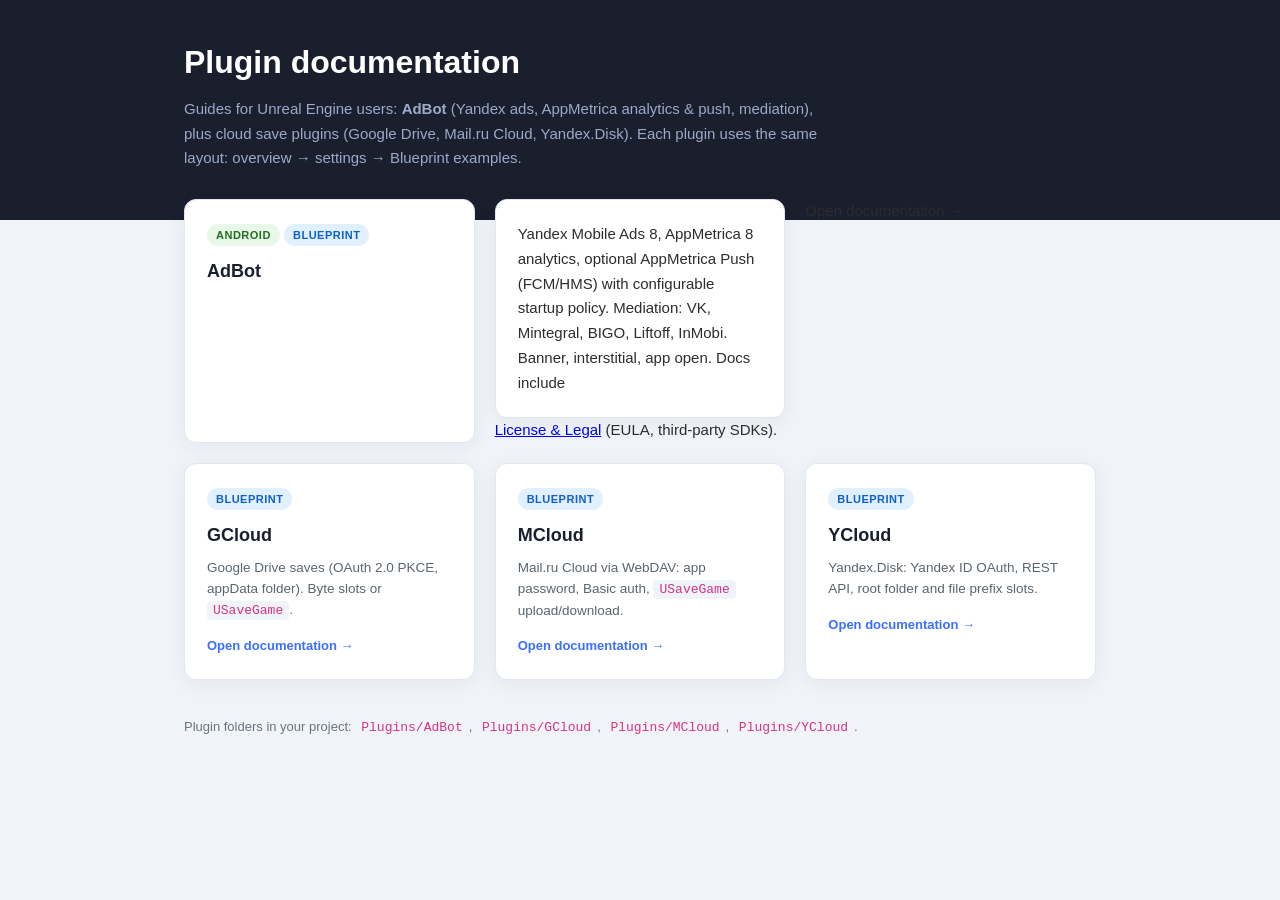
==== index.html @ ecaa9b4b "Lagal" ====
<!DOCTYPE html>
<html lang="en">
<head>
<meta charset="UTF-8">
<meta name="viewport" content="width=device-width, initial-scale=1.0">
<title>Plugin documentation — LingvoBot / Unreal Engine</title>
<link rel="stylesheet" href="css/style.css">
</head>
<body class="docs-hub">
<div class="hub-inner">
  <div class="hub-hero">
    <h1>Plugin documentation</h1>
    <p>Guides for Unreal Engine users: <strong>AdBot</strong> (Yandex ads, AppMetrica analytics &amp; push, mediation), plus cloud save plugins (Google Drive, Mail.ru Cloud, Yandex.Disk). Each plugin uses the same layout: overview → settings → Blueprint examples.</p>
  </div>
  <div class="plugin-cards">
    <a class="plugin-card" href="adbot/index.html">
      <div class="badge-row"><span class="badge android">Android</span> <span class="badge bp">Blueprint</span></div>
      <h2>AdBot</h2>
      <p>Yandex Mobile Ads 8, AppMetrica 8 analytics, optional AppMetrica Push (FCM/HMS) with configurable startup policy. Mediation: VK, Mintegral, BIGO, Liftoff, InMobi. Banner, interstitial, app open. Docs include <a href="legal/index.html">License &amp; Legal</a> (EULA, third-party SDKs).</p>
      <div class="go">Open documentation →</div>
    </a>
    <a class="plugin-card" href="gcloud/index.html">
      <div class="badge-row"><span class="badge bp">Blueprint</span></div>
      <h2>GCloud</h2>
      <p>Google Drive saves (OAuth 2.0 PKCE, appData folder). Byte slots or <code>USaveGame</code>.</p>
      <div class="go">Open documentation →</div>
    </a>
    <a class="plugin-card" href="mcloud/index.html">
      <div class="badge-row"><span class="badge bp">Blueprint</span></div>
      <h2>MCloud</h2>
      <p>Mail.ru Cloud via WebDAV: app password, Basic auth, <code>USaveGame</code> upload/download.</p>
      <div class="go">Open documentation →</div>
    </a>
    <a class="plugin-card" href="ycloud/index.html">
      <div class="badge-row"><span class="badge bp">Blueprint</span></div>
      <h2>YCloud</h2>
      <p>Yandex.Disk: Yandex ID OAuth, REST API, root folder and file prefix slots.</p>
      <div class="go">Open documentation →</div>
    </a>
  </div>
  <p style="margin-top:36px;font-size:13px;color:#6a7480;">Plugin folders in your project: <code>Plugins/AdBot</code>, <code>Plugins/GCloud</code>, <code>Plugins/MCloud</code>, <code>Plugins/YCloud</code>.</p>
</div>
</body>
</html>
---- css/style.css ----
/* ===== RESET & BASE ===== */
*, *::before, *::after { box-sizing: border-box; margin: 0; padding: 0; }
html { scroll-behavior: smooth; }
body {
    font-family: -apple-system, BlinkMacSystemFont, "Segoe UI", Roboto, Helvetica, Arial, sans-serif;
    font-size: 15px;
    line-height: 1.65;
    color: #2c2c2c;
    background: #ffffff;
    display: flex;
    min-height: 100vh;
}

/* ===== SIDEBAR ===== */
#sidebar {
    position: fixed;
    top: 0; left: 0;
    width: 260px;
    height: 100vh;
    background: #1a1f2e;
    color: #cdd6e8;
    overflow-y: auto;
    z-index: 100;
    display: flex;
    flex-direction: column;
}
#sidebar .brand {
    padding: 28px 20px 20px;
    border-bottom: 1px solid #2d3450;
}
#sidebar .brand h1 {
    font-size: 22px;
    font-weight: 700;
    color: #fff;
    letter-spacing: 0.5px;
}
#sidebar .brand .tagline {
    font-size: 11px;
    color: #7b8db0;
    margin-top: 4px;
    text-transform: uppercase;
    letter-spacing: 0.8px;
}
#sidebar nav { flex: 1; padding: 12px 0 20px; }
#sidebar nav .nav-section {
    padding: 14px 20px 4px;
    font-size: 10px;
    font-weight: 700;
    text-transform: uppercase;
    letter-spacing: 1.2px;
    color: #4e5d80;
}
#sidebar nav a {
    display: block;
    padding: 7px 20px 7px 28px;
    font-size: 13.5px;
    color: #9baac7;
    text-decoration: none;
    border-left: 3px solid transparent;
    transition: all 0.15s;
}
#sidebar nav a:hover,
#sidebar nav a.active {
    color: #ffffff;
    background: rgba(255,255,255,0.06);
    border-left-color: #5b8cff;
}
#sidebar nav a.top-level {
    padding-left: 20px;
    font-weight: 600;
    color: #b8c6e0;
}

/* ===== MAIN CONTENT ===== */
#content {
    margin-left: 260px;
    flex: 1;
    min-height: 100vh;
    display: flex;
    flex-direction: column;
}
.page-section { display: none; }
.page-section.active { display: block; }

/* ===== TOPBAR ===== */
.topbar {
    position: sticky; top: 0;
    background: rgba(255,255,255,0.95);
    backdrop-filter: blur(6px);
    border-bottom: 1px solid #e8edf4;
    padding: 0 48px;
    height: 52px;
    display: flex;
    align-items: center;
    z-index: 50;
}
.topbar h2 { font-size: 16px; font-weight: 600; color: #1a1f2e; }

/* ===== ARTICLE ===== */
article {
    padding: 44px 48px 80px;
    max-width: 860px;
}
article h1 { font-size: 30px; font-weight: 700; margin-bottom: 12px; color: #111; }
article h2 { font-size: 21px; font-weight: 700; margin: 40px 0 12px; color: #1a1f2e; border-bottom: 1px solid #e5e9f0; padding-bottom: 6px; }
article h3 { font-size: 16px; font-weight: 700; margin: 28px 0 10px; color: #1a1f2e; }
article p { margin-bottom: 14px; color: #3d4550; }
article ul, article ol { margin: 10px 0 16px 24px; }
article li { margin-bottom: 6px; color: #3d4550; }
article a { color: #3a6fff; text-decoration: none; }
article a:hover { text-decoration: underline; }
article strong { font-weight: 600; }

/* ===== CALLOUTS ===== */
.callout {
    border-left: 4px solid #5b8cff;
    background: #f0f4ff;
    padding: 14px 18px;
    border-radius: 0 6px 6px 0;
    margin: 18px 0;
}
.callout.warn { border-color: #f0a000; background: #fffbf0; }
.callout.danger { border-color: #e84040; background: #fff5f5; }
.callout strong { display: block; margin-bottom: 4px; color: #1a1f2e; }

/* ===== CODE ===== */
code {
    font-family: "SFMono-Regular", Consolas, "Liberation Mono", Menlo, monospace;
    font-size: 13px;
    background: #f0f3f8;
    padding: 2px 6px;
    border-radius: 4px;
    color: #d63384;
}
pre {
    background: #1a1f2e;
    color: #cdd6e8;
    border-radius: 8px;
    padding: 20px 22px;
    overflow-x: auto;
    margin: 16px 0 22px;
    font-size: 13px;
    line-height: 1.65;
}
pre code { background: transparent; padding: 0; color: inherit; font-size: inherit; }
.kw { color: #79b8ff; }
.cm { color: #6a7a99; font-style: italic; }
.str { color: #98e97f; }
.type { color: #f8b500; }
.fn { color: #b3d9ff; }
.num { color: #ff9950; }

/* ===== TABLES ===== */
table { width: 100%; border-collapse: collapse; margin: 18px 0; font-size: 13.5px; }
thead th { background: #f0f3f8; text-align: left; padding: 10px 14px; font-weight: 700; border-bottom: 2px solid #d8e0ef; }
tbody td { padding: 9px 14px; border-bottom: 1px solid #e8edf4; vertical-align: top; }
tbody tr:hover { background: #f8f9fc; }

/* ===== IMAGE PLACEHOLDERS ===== */
.img-placeholder {
    width: 100%;
    max-width: 720px;
    background: #e8edf4;
    border: 2px dashed #b0bdd6;
    border-radius: 8px;
    display: flex;
    align-items: center;
    justify-content: center;
    color: #8090b0;
    font-size: 13px;
    font-weight: 600;
    margin: 18px 0;
    padding: 0;
}
.img-placeholder.sm { height: 120px; }
.img-placeholder.md { height: 220px; }
.img-placeholder.lg { height: 320px; }

.img-placeholder.has-img {
    background: transparent;
    border: none;
    height: auto;
    min-height: 0;
    padding: 0;
    overflow: hidden;
}
.img-placeholder.has-img img {
    width: 100%;
    height: auto;
    display: block;
    border-radius: 8px;
    border: 1px solid #d8e0ef;
    box-shadow: 0 2px 12px rgba(26, 31, 46, 0.08);
}

.img-grid {
    display: grid;
    grid-template-columns: 1fr 1fr;
    gap: 16px;
    margin: 16px 0;
}
@media (max-width: 900px) {
    .img-grid { grid-template-columns: 1fr; }
}

.issue-actions {
    display: flex;
    flex-wrap: wrap;
    gap: 12px;
    margin: 20px 0 28px;
}
.issue-btn {
    display: inline-block;
    padding: 11px 18px;
    border-radius: 8px;
    font-size: 14px;
    font-weight: 600;
    text-decoration: none;
    border: 1px solid #d5e0ff;
    color: #3a6fff;
    background: #fff;
    transition: background 0.15s, box-shadow 0.15s;
}
.issue-btn:hover {
    background: #f0f4ff;
    box-shadow: 0 2px 8px rgba(58, 111, 255, 0.12);
}
.issue-btn.primary {
    background: #3a6fff;
    border-color: #3a6fff;
    color: #fff;
}
.issue-btn.primary:hover {
    background: #2d5ce6;
}

/* ===== FEATURE CARDS ===== */
.feature-grid {
    display: grid;
    grid-template-columns: repeat(auto-fill, minmax(230px, 1fr));
    gap: 18px;
    margin: 22px 0;
}
.feature-card {
    border: 1px solid #e0e7f0;
    border-radius: 10px;
    padding: 20px;
    background: #fafbff;
}
.feature-card .icon { font-size: 26px; margin-bottom: 10px; }
.feature-card h4 { font-size: 14px; font-weight: 700; margin-bottom: 6px; color: #1a1f2e; }
.feature-card p { font-size: 13px; color: #606880; margin: 0; }

/* ===== NAV PAGINATION ===== */
.page-nav {
    display: flex;
    justify-content: space-between;
    margin-top: 56px;
    padding-top: 24px;
    border-top: 1px solid #e5e9f0;
}
.page-nav a {
    display: inline-flex;
    flex-direction: column;
    font-size: 13px;
    color: #3a6fff;
    text-decoration: none;
    border: 1px solid #d5e0ff;
    border-radius: 8px;
    padding: 12px 18px;
    max-width: 46%;
    transition: background 0.15s;
}
.page-nav a:hover { background: #f0f4ff; }
.page-nav .label { font-size: 11px; font-weight: 600; color: #8090b0; text-transform: uppercase; letter-spacing: 0.7px; margin-bottom: 3px; }
.page-nav a.next { text-align: right; margin-left: auto; }

/* ===== BADGE ===== */
.badge {
    display: inline-block;
    padding: 2px 9px;
    border-radius: 20px;
    font-size: 11px;
    font-weight: 700;
    text-transform: uppercase;
    letter-spacing: 0.5px;
}
.badge.bp { background: #e0f0ff; color: #1060cc; }
.badge.cpp { background: #ffe8f0; color: #cc2060; }
.badge.android { background: #e8f8e8; color: #207020; }

/* ===== RESPONSIVE ===== */
#hamburger { display: none; }
@media (max-width: 900px) {
    #sidebar { transform: translateX(-260px); transition: transform 0.25s; }
    #sidebar.open { transform: translateX(0); }
    #content { margin-left: 0; }
    article { padding: 30px 24px 60px; }
    .topbar { padding: 0 20px; }
    #hamburger {
        display: block;
        position: fixed; top: 12px; right: 16px; z-index: 200;
        background: #1a1f2e; color: #fff;
        border: none; cursor: pointer;
        padding: 8px 12px; border-radius: 6px;
        font-size: 18px;
    }
}

/* Syntax highlight extras */
pre .comment { color: #5c7099; }

/* ===== HUB (all plugins) ===== */
body.docs-hub {
    display: block;
    min-height: 100vh;
    background: linear-gradient(180deg, #1a1f2e 0%, #1a1f2e 220px, #f0f3f8 220px);
}
body.docs-hub .hub-inner {
    max-width: 960px;
    margin: 0 auto;
    padding: 36px 24px 72px;
}
body.docs-hub .hub-hero {
    color: #fff;
    margin-bottom: 28px;
}
body.docs-hub .hub-hero h1 { font-size: 32px; font-weight: 800; margin-bottom: 8px; }
body.docs-hub .hub-hero p { color: #9baac7; font-size: 15px; max-width: 640px; }
body.docs-hub .plugin-cards {
    display: grid;
    grid-template-columns: repeat(auto-fill, minmax(260px, 1fr));
    gap: 20px;
}
body.docs-hub .plugin-card {
    background: #fff;
    border-radius: 12px;
    padding: 22px;
    border: 1px solid #e0e7f0;
    box-shadow: 0 4px 20px rgba(26,31,46,0.06);
    text-decoration: none;
    color: inherit;
    display: block;
    transition: transform 0.15s, box-shadow 0.15s;
}
body.docs-hub .plugin-card:hover {
    transform: translateY(-2px);
    box-shadow: 0 8px 28px rgba(26,31,46,0.1);
}
body.docs-hub .plugin-card h2 { font-size: 18px; color: #1a1f2e; margin-bottom: 8px; }
body.docs-hub .plugin-card .badge-row { margin-bottom: 10px; }
body.docs-hub .plugin-card p { font-size: 13.5px; color: #5a6570; margin: 0; line-height: 1.55; }
body.docs-hub .plugin-card .go { margin-top: 14px; font-size: 13px; font-weight: 700; color: #3a6fff; }
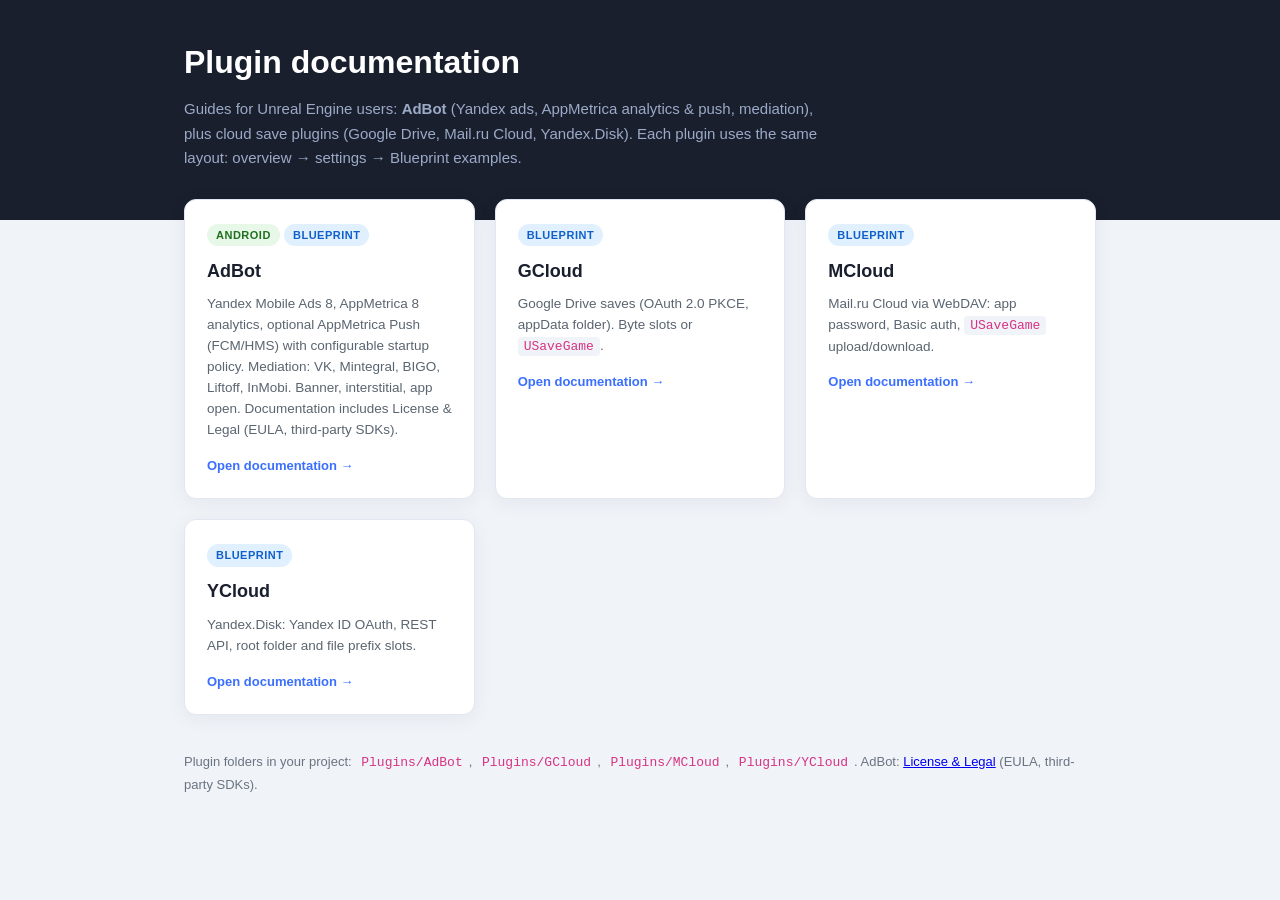
==== commit 6642ef91: "33" ====
--- a/index.html
+++ b/index.html
@@ -16,7 +16,7 @@
     <a class="plugin-card" href="adbot/index.html">
       <div class="badge-row"><span class="badge android">Android</span> <span class="badge bp">Blueprint</span></div>
       <h2>AdBot</h2>
-      <p>Yandex Mobile Ads 8, AppMetrica 8 analytics, optional AppMetrica Push (FCM/HMS) with configurable startup policy. Mediation: VK, Mintegral, BIGO, Liftoff, InMobi. Banner, interstitial, app open. Docs include <a href="legal/index.html">License &amp; Legal</a> (EULA, third-party SDKs).</p>
+      <p>Yandex Mobile Ads 8, AppMetrica 8 analytics, optional AppMetrica Push (FCM/HMS) with configurable startup policy. Mediation: VK, Mintegral, BIGO, Liftoff, InMobi. Banner, interstitial, app open. Documentation includes License &amp; Legal (EULA, third-party SDKs).</p>
       <div class="go">Open documentation →</div>
     </a>
     <a class="plugin-card" href="gcloud/index.html">
@@ -38,7 +38,7 @@
       <div class="go">Open documentation →</div>
     </a>
   </div>
-  <p style="margin-top:36px;font-size:13px;color:#6a7480;">Plugin folders in your project: <code>Plugins/AdBot</code>, <code>Plugins/GCloud</code>, <code>Plugins/MCloud</code>, <code>Plugins/YCloud</code>.</p>
+  <p style="margin-top:36px;font-size:13px;color:#6a7480;">Plugin folders in your project: <code>Plugins/AdBot</code>, <code>Plugins/GCloud</code>, <code>Plugins/MCloud</code>, <code>Plugins/YCloud</code>. AdBot: <a href="legal/index.html">License &amp; Legal</a> (EULA, third-party SDKs).</p>
 </div>
 </body>
 </html>
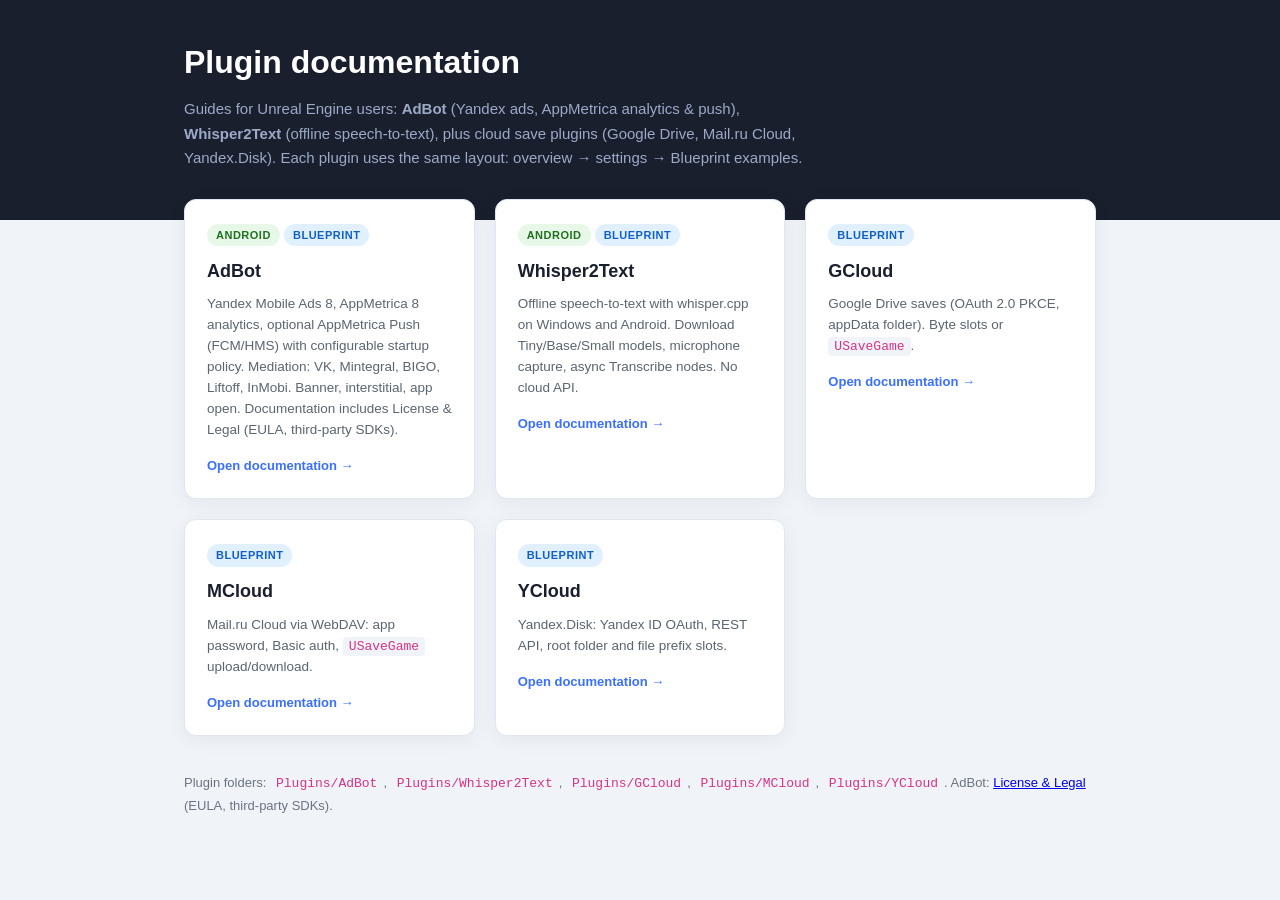
==== commit f3fa96c9: "UP" ====
--- a/index.html
+++ b/index.html
@@ -10,13 +10,19 @@
 <div class="hub-inner">
   <div class="hub-hero">
     <h1>Plugin documentation</h1>
-    <p>Guides for Unreal Engine users: <strong>AdBot</strong> (Yandex ads, AppMetrica analytics &amp; push, mediation), plus cloud save plugins (Google Drive, Mail.ru Cloud, Yandex.Disk). Each plugin uses the same layout: overview → settings → Blueprint examples.</p>
+    <p>Guides for Unreal Engine users: <strong>AdBot</strong> (Yandex ads, AppMetrica analytics &amp; push), <strong>Whisper2Text</strong> (offline speech-to-text), plus cloud save plugins (Google Drive, Mail.ru Cloud, Yandex.Disk). Each plugin uses the same layout: overview → settings → Blueprint examples.</p>
   </div>
   <div class="plugin-cards">
     <a class="plugin-card" href="adbot/index.html">
       <div class="badge-row"><span class="badge android">Android</span> <span class="badge bp">Blueprint</span></div>
       <h2>AdBot</h2>
       <p>Yandex Mobile Ads 8, AppMetrica 8 analytics, optional AppMetrica Push (FCM/HMS) with configurable startup policy. Mediation: VK, Mintegral, BIGO, Liftoff, InMobi. Banner, interstitial, app open. Documentation includes License &amp; Legal (EULA, third-party SDKs).</p>
+      <div class="go">Open documentation →</div>
+    </a>
+    <a class="plugin-card" href="whisper2text/index.html">
+      <div class="badge-row"><span class="badge android">Android</span> <span class="badge bp">Blueprint</span></div>
+      <h2>Whisper2Text</h2>
+      <p>Offline speech-to-text with whisper.cpp on Windows and Android. Download Tiny/Base/Small models, microphone capture, async Transcribe nodes. No cloud API.</p>
       <div class="go">Open documentation →</div>
     </a>
     <a class="plugin-card" href="gcloud/index.html">
@@ -38,7 +44,7 @@
       <div class="go">Open documentation →</div>
     </a>
   </div>
-  <p style="margin-top:36px;font-size:13px;color:#6a7480;">Plugin folders in your project: <code>Plugins/AdBot</code>, <code>Plugins/GCloud</code>, <code>Plugins/MCloud</code>, <code>Plugins/YCloud</code>. AdBot: <a href="legal/index.html">License &amp; Legal</a> (EULA, third-party SDKs).</p>
+  <p style="margin-top:36px;font-size:13px;color:#6a7480;">Plugin folders: <code>Plugins/AdBot</code>, <code>Plugins/Whisper2Text</code>, <code>Plugins/GCloud</code>, <code>Plugins/MCloud</code>, <code>Plugins/YCloud</code>. AdBot: <a href="legal/index.html">License &amp; Legal</a> (EULA, third-party SDKs).</p>
 </div>
 </body>
 </html>
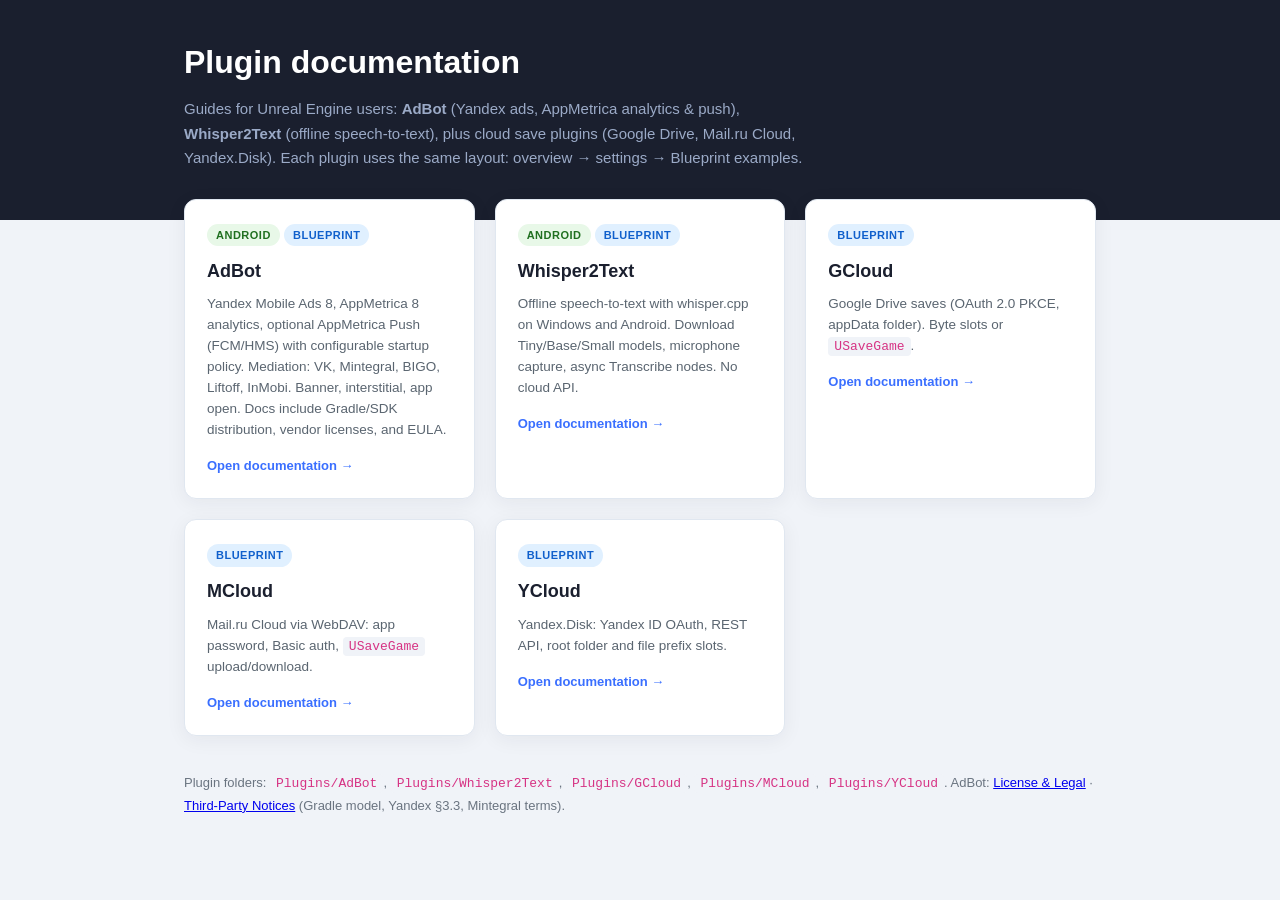
==== commit 6818a289: "UP" ====
--- a/index.html
+++ b/index.html
@@ -16,7 +16,7 @@
     <a class="plugin-card" href="adbot/index.html">
       <div class="badge-row"><span class="badge android">Android</span> <span class="badge bp">Blueprint</span></div>
       <h2>AdBot</h2>
-      <p>Yandex Mobile Ads 8, AppMetrica 8 analytics, optional AppMetrica Push (FCM/HMS) with configurable startup policy. Mediation: VK, Mintegral, BIGO, Liftoff, InMobi. Banner, interstitial, app open. Documentation includes License &amp; Legal (EULA, third-party SDKs).</p>
+      <p>Yandex Mobile Ads 8, AppMetrica 8 analytics, optional AppMetrica Push (FCM/HMS) with configurable startup policy. Mediation: VK, Mintegral, BIGO, Liftoff, InMobi. Banner, interstitial, app open. Docs include Gradle/SDK distribution, vendor licenses, and EULA.</p>
       <div class="go">Open documentation →</div>
     </a>
     <a class="plugin-card" href="whisper2text/index.html">
@@ -44,7 +44,7 @@
       <div class="go">Open documentation →</div>
     </a>
   </div>
-  <p style="margin-top:36px;font-size:13px;color:#6a7480;">Plugin folders: <code>Plugins/AdBot</code>, <code>Plugins/Whisper2Text</code>, <code>Plugins/GCloud</code>, <code>Plugins/MCloud</code>, <code>Plugins/YCloud</code>. AdBot: <a href="legal/index.html">License &amp; Legal</a> (EULA, third-party SDKs).</p>
+  <p style="margin-top:36px;font-size:13px;color:#6a7480;">Plugin folders: <code>Plugins/AdBot</code>, <code>Plugins/Whisper2Text</code>, <code>Plugins/GCloud</code>, <code>Plugins/MCloud</code>, <code>Plugins/YCloud</code>. AdBot: <a href="legal/index.html">License &amp; Legal</a> · <a href="legal/THIRD_PARTY_NOTICES.md">Third-Party Notices</a> (Gradle model, Yandex §3.3, Mintegral terms).</p>
 </div>
 </body>
 </html>
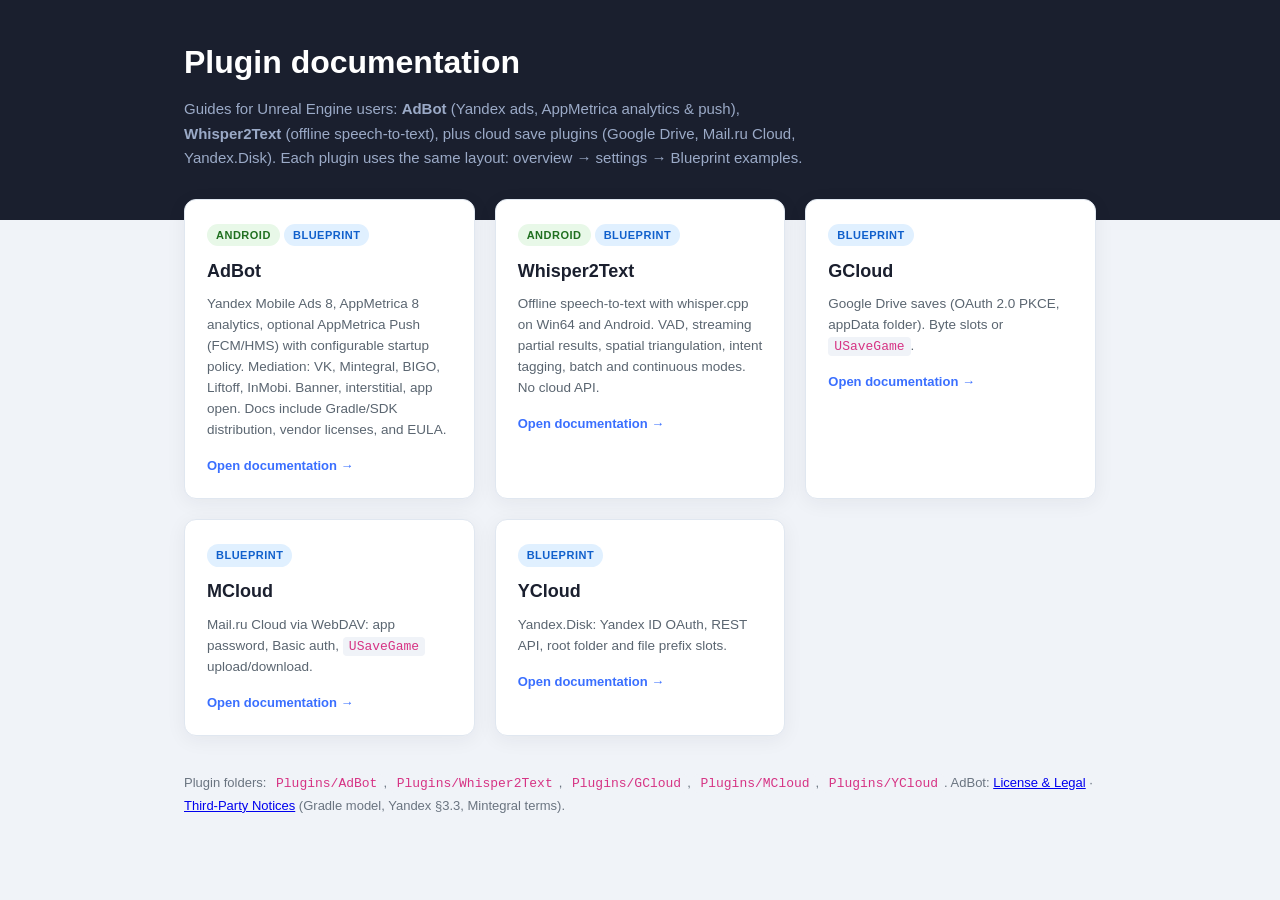
==== commit f8f8ed75: "UP" ====
--- a/index.html
+++ b/index.html
@@ -22,7 +22,7 @@
     <a class="plugin-card" href="whisper2text/index.html">
       <div class="badge-row"><span class="badge android">Android</span> <span class="badge bp">Blueprint</span></div>
       <h2>Whisper2Text</h2>
-      <p>Offline speech-to-text with whisper.cpp on Windows and Android. Download Tiny/Base/Small models, microphone capture, async Transcribe nodes. No cloud API.</p>
+      <p>Offline speech-to-text with whisper.cpp on Win64 and Android. VAD, streaming partial results, spatial triangulation, intent tagging, batch and continuous modes. No cloud API.</p>
       <div class="go">Open documentation →</div>
     </a>
     <a class="plugin-card" href="gcloud/index.html">
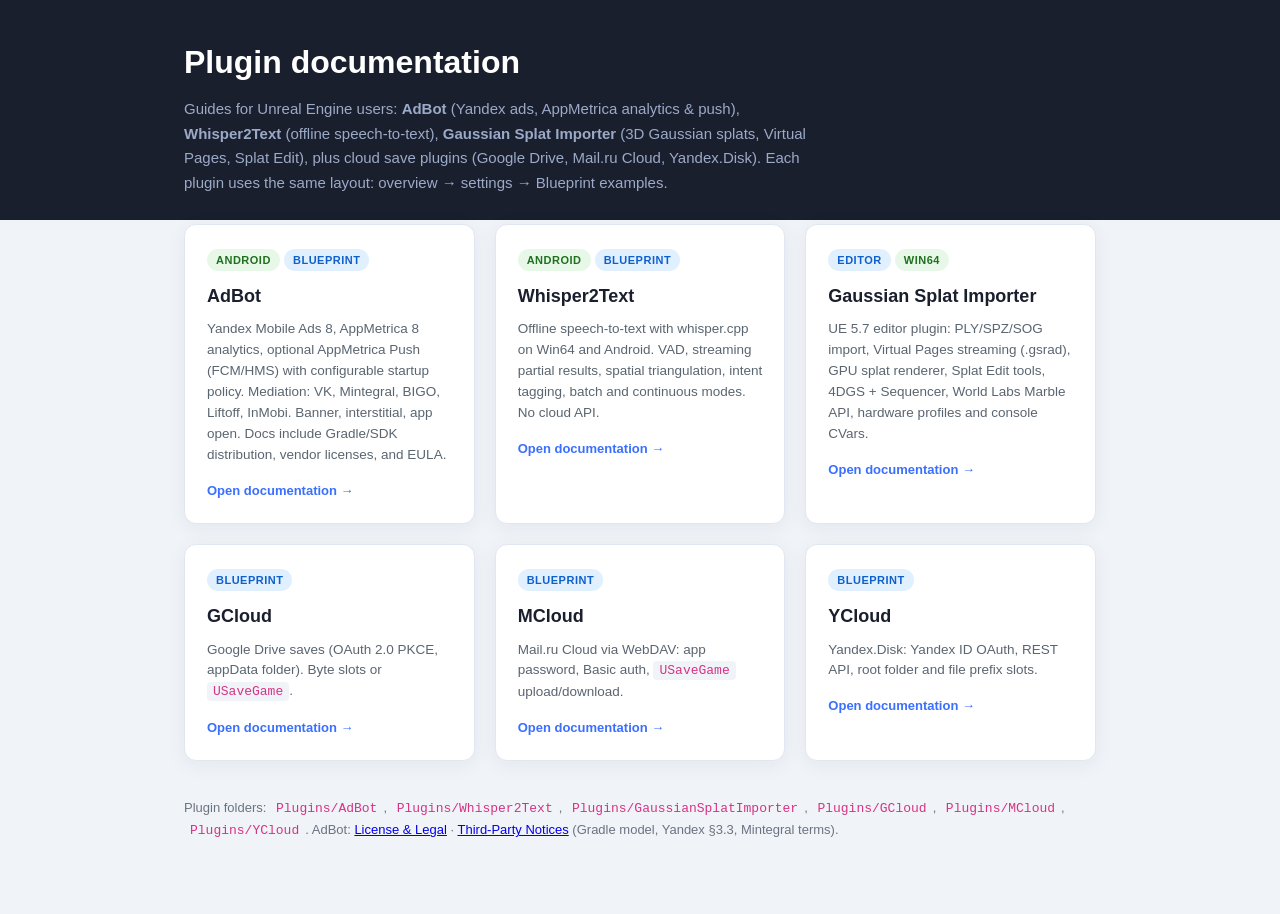
==== commit 6c57743a: "4DGS" ====
--- a/index.html
+++ b/index.html
@@ -10,7 +10,7 @@
 <div class="hub-inner">
   <div class="hub-hero">
     <h1>Plugin documentation</h1>
-    <p>Guides for Unreal Engine users: <strong>AdBot</strong> (Yandex ads, AppMetrica analytics &amp; push), <strong>Whisper2Text</strong> (offline speech-to-text), plus cloud save plugins (Google Drive, Mail.ru Cloud, Yandex.Disk). Each plugin uses the same layout: overview → settings → Blueprint examples.</p>
+    <p>Guides for Unreal Engine users: <strong>AdBot</strong> (Yandex ads, AppMetrica analytics &amp; push), <strong>Whisper2Text</strong> (offline speech-to-text), <strong>Gaussian Splat Importer</strong> (3D Gaussian splats, Virtual Pages, Splat Edit), plus cloud save plugins (Google Drive, Mail.ru Cloud, Yandex.Disk). Each plugin uses the same layout: overview → settings → Blueprint examples.</p>
   </div>
   <div class="plugin-cards">
     <a class="plugin-card" href="adbot/index.html">
@@ -23,6 +23,12 @@
       <div class="badge-row"><span class="badge android">Android</span> <span class="badge bp">Blueprint</span></div>
       <h2>Whisper2Text</h2>
       <p>Offline speech-to-text with whisper.cpp on Win64 and Android. VAD, streaming partial results, spatial triangulation, intent tagging, batch and continuous modes. No cloud API.</p>
+      <div class="go">Open documentation →</div>
+    </a>
+    <a class="plugin-card" href="gaussiansplat/index.html">
+      <div class="badge-row"><span class="badge bp">Editor</span> <span class="badge android">Win64</span></div>
+      <h2>Gaussian Splat Importer</h2>
+      <p>UE 5.7 editor plugin: PLY/SPZ/SOG import, Virtual Pages streaming (.gsrad), GPU splat renderer, Splat Edit tools, 4DGS + Sequencer, World Labs Marble API, hardware profiles and console CVars.</p>
       <div class="go">Open documentation →</div>
     </a>
     <a class="plugin-card" href="gcloud/index.html">
@@ -44,7 +50,7 @@
       <div class="go">Open documentation →</div>
     </a>
   </div>
-  <p style="margin-top:36px;font-size:13px;color:#6a7480;">Plugin folders: <code>Plugins/AdBot</code>, <code>Plugins/Whisper2Text</code>, <code>Plugins/GCloud</code>, <code>Plugins/MCloud</code>, <code>Plugins/YCloud</code>. AdBot: <a href="legal/index.html">License &amp; Legal</a> · <a href="legal/THIRD_PARTY_NOTICES.md">Third-Party Notices</a> (Gradle model, Yandex §3.3, Mintegral terms).</p>
+  <p style="margin-top:36px;font-size:13px;color:#6a7480;">Plugin folders: <code>Plugins/AdBot</code>, <code>Plugins/Whisper2Text</code>, <code>Plugins/GaussianSplatImporter</code>, <code>Plugins/GCloud</code>, <code>Plugins/MCloud</code>, <code>Plugins/YCloud</code>. AdBot: <a href="legal/index.html">License &amp; Legal</a> · <a href="legal/THIRD_PARTY_NOTICES.md">Third-Party Notices</a> (Gradle model, Yandex §3.3, Mintegral terms).</p>
 </div>
 </body>
 </html>
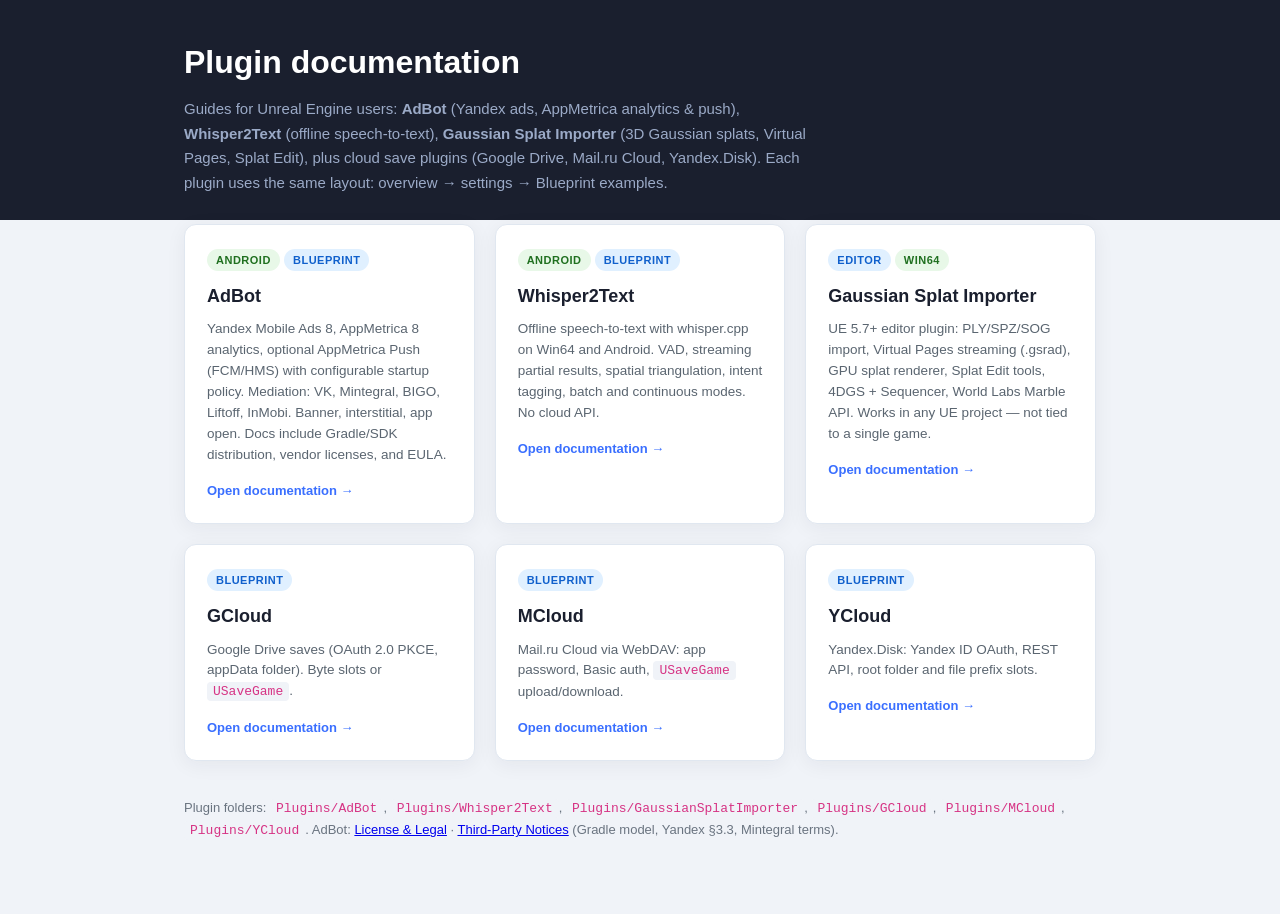
==== commit 0a68a75e: "UP" ====
--- a/index.html
+++ b/index.html
@@ -3,7 +3,7 @@
 <head>
 <meta charset="UTF-8">
 <meta name="viewport" content="width=device-width, initial-scale=1.0">
-<title>Plugin documentation — LingvoBot / Unreal Engine</title>
+<title>Plugin documentation — Unreal Engine</title>
 <link rel="stylesheet" href="css/style.css">
 </head>
 <body class="docs-hub">
@@ -28,7 +28,7 @@
     <a class="plugin-card" href="gaussiansplat/index.html">
       <div class="badge-row"><span class="badge bp">Editor</span> <span class="badge android">Win64</span></div>
       <h2>Gaussian Splat Importer</h2>
-      <p>UE 5.7 editor plugin: PLY/SPZ/SOG import, Virtual Pages streaming (.gsrad), GPU splat renderer, Splat Edit tools, 4DGS + Sequencer, World Labs Marble API, hardware profiles and console CVars.</p>
+      <p>UE 5.7+ editor plugin: PLY/SPZ/SOG import, Virtual Pages streaming (.gsrad), GPU splat renderer, Splat Edit tools, 4DGS + Sequencer, World Labs Marble API. Works in any UE project — not tied to a single game.</p>
       <div class="go">Open documentation →</div>
     </a>
     <a class="plugin-card" href="gcloud/index.html">
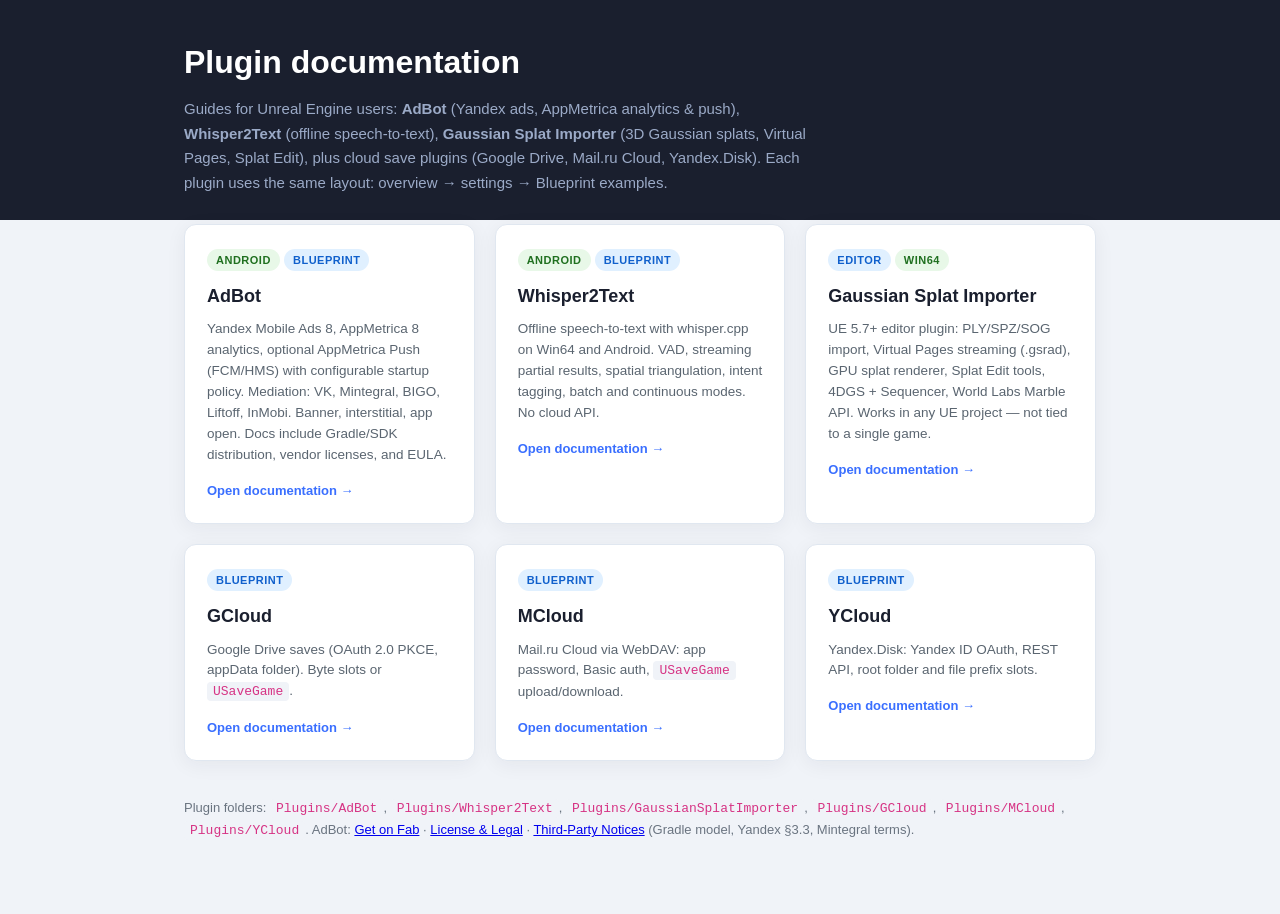
==== commit ab56fe5d: "Add Fab marketplace purchase link for AdBot Co-authored-by: Cursor <cursoragent@cursor.com>" ====
--- a/index.html
+++ b/index.html
@@ -50,7 +50,7 @@
       <div class="go">Open documentation →</div>
     </a>
   </div>
-  <p style="margin-top:36px;font-size:13px;color:#6a7480;">Plugin folders: <code>Plugins/AdBot</code>, <code>Plugins/Whisper2Text</code>, <code>Plugins/GaussianSplatImporter</code>, <code>Plugins/GCloud</code>, <code>Plugins/MCloud</code>, <code>Plugins/YCloud</code>. AdBot: <a href="legal/index.html">License &amp; Legal</a> · <a href="legal/THIRD_PARTY_NOTICES.md">Third-Party Notices</a> (Gradle model, Yandex §3.3, Mintegral terms).</p>
+  <p style="margin-top:36px;font-size:13px;color:#6a7480;">Plugin folders: <code>Plugins/AdBot</code>, <code>Plugins/Whisper2Text</code>, <code>Plugins/GaussianSplatImporter</code>, <code>Plugins/GCloud</code>, <code>Plugins/MCloud</code>, <code>Plugins/YCloud</code>. AdBot: <a href="https://www.fab.com/listings/3b5abcce-6957-423b-bfb4-ea51f73c232e" target="_blank" rel="noopener">Get on Fab</a> · <a href="legal/index.html">License &amp; Legal</a> · <a href="legal/THIRD_PARTY_NOTICES.md">Third-Party Notices</a> (Gradle model, Yandex §3.3, Mintegral terms).</p>
 </div>
 </body>
 </html>
